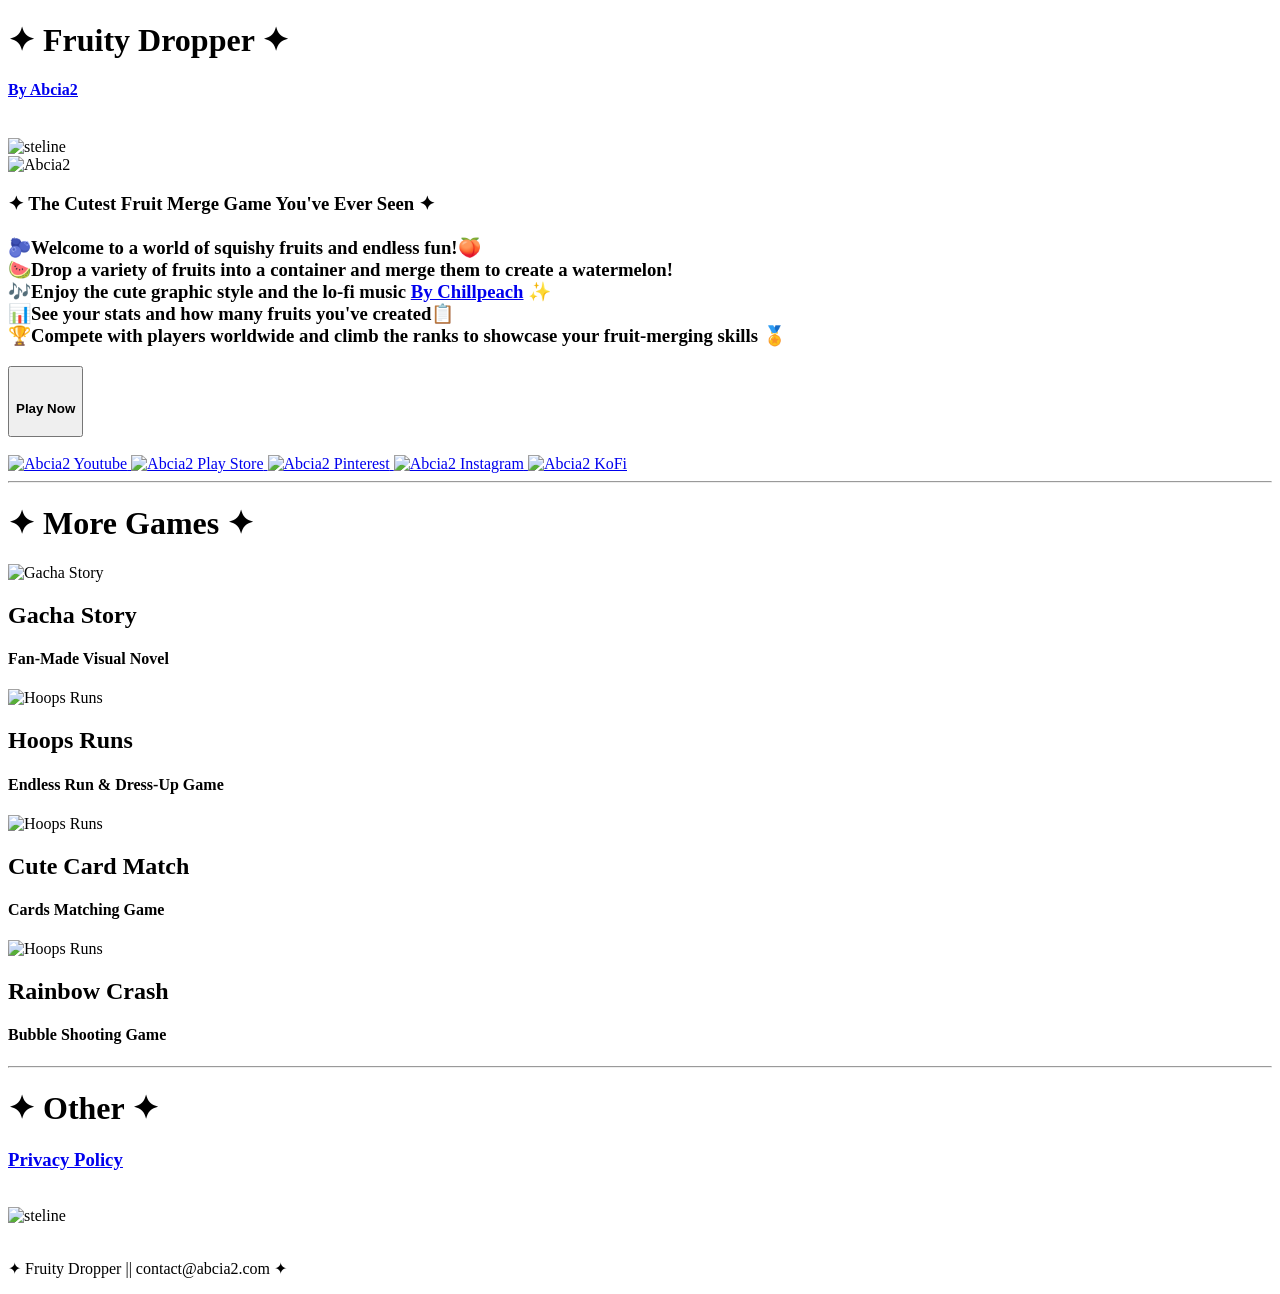
==== FruityDropper/index.html @ fac42dc2 "uhhh" ====
<!DOCTYPE html>
<html lang="en">

<head>
    <meta charset="UTF-8">
    <meta name="viewport" content="width=device-width, initial-scale=1.0">
    <style>
        @import url('https://fonts.googleapis.com/css2?family=Quicksand:wght@700&display=swap');
    </style>

    <title>Fruity Dropper</title>

    <link rel="icon" size="192x192" href="FruityDropper/Assets/Icon.png">
    <!--<link rel="shortcut icon" href="../Assets/RainbowCrashIcon.ico" type="image/x-icon">-->

    <link rel="stylesheet" href="FruityDropper/Style.css">

    <meta name="viewport" content="width=device-width, initial-scale=1">
    <meta name="description" content="Hi I'm Abcia2, I'm a small game developer and a gacha animator">
    <link rel="canonical" href="https://abcia-2.web.app/RainbowCrash/">
    <meta property="og:title" content="Cute Card Match Website">
    <meta property="og:description" content="Card matching game with cute themes">
    <meta property="og:image" content="../CasualGamesAssets/CcmBanner.png">
    <meta property="og:image:width" content="512">
    <meta property="og:image:height" content="225">
    <meta property="og:url" content="https://abcia-2.web.app/RainbowCrash/">
    <meta property="og:site_name" content="Rainbow Crash">
    <meta property="og:type" content="website">
    <meta name="keywords"
        content="Abcia2, Abcia 2, Gacha Life, Gacha Visual Novel, Life In Gacha Life, Hoops Runs, NotZoey, Cute Card Match, Cute card, Card Match, Casual Games, Gacha Card Match, Card Pair">
    <meta name="robots" content="noimageindex">
    <meta name="theme-color" content="#C58E9A" />
</head>

<body class="CasualGamesBG">
    <div class="FadeInLayer"></div>
    <div class="Header TextColorDark1">
        <h1 class="PageTitleBig">✦ Fruity Dropper ✦</h1>
        <h4 class="PageTitleSmall"><u><a href="../index.html" class="TextColorDark1 HoverEffect2">By Abcia2</u></a></h4>
    </div>

    <div class="CentredContent">
        <span class="RaibowBorder">
            <div class="Content">
                <br>
                <div class="StarLeft">
                    <img src="FruityDropper/Assets/10a.png" alt="steline" class="Stars">
                </div>
                <img src="FruityDropper/Assets/Logo.png" alt="Abcia2"
                    class="GameLogoImage HoverEffect3 ZoomInAnimation">
                <h3 class="HomaShortText TextAlignCenter TextColorDark1">✦ The Cutest Fruit Merge Game You've Ever Seen
                    ✦<br><br>🫐Welcome to a world of squishy fruits and endless fun!🍑
                    <br>
                    🍉Drop a variety of fruits into a container and merge them to create a watermelon!
                    <br>
                    🎶Enjoy the cute graphic style and the lo-fi music
                    <a href="https://www.youtube.com/@Chillpeach" target="_blank">By Chillpeach</a> ✨
                    <br>
                    📊See your stats and how many fruits you've created📋
                    <br>
                    🏆Compete with players worldwide and climb the ranks to showcase your fruit-merging skills 🏅
                </h3>
                <div class="CardButtons">
                    <button class="StoreLinkButtonBorder HoverEffect2">
                        <span class="StoreLinkButton " id="StoreLinkButtonPlayStore">
                            <img src="../Assets//PlayStoreIcon.png" alt="" class="StoreLinkButtonImg">
                            <h4 class="StoreLinkButtonText">Play Now</h4>
                        </span>
                    </button>
                    <!-- <input type="button" value="About Me" class="LightButton1 HoverEffect2" id="AboutMeButton">
                    <input type="button" value=" Contact " class="LightButton1 HoverEffect2" id="ContactButton"> -->
                </div>
                <br>
                <div class="SocialButtons">
                    <a target="_blank" href="https://youtube.com/c/abcia2">
                        <img alt="Abcia2 Youtube" src="../Assets/YouTubeIcon.png" class="HoverEffect1">
                    </a>
                    <a target="_blank" href="https://play.google.com/store/apps/dev?id=8952508138721613147">
                        <img alt="Abcia2 Play Store" src="../Assets/PlayStoreIcon.png" class="HoverEffect1">
                    </a>
                    <a target="_blank" href="https://www.pinterest.it/abcia_2/">
                        <img alt="Abcia2 Pinterest" src="../Assets/PinterestIcon.png" class="HoverEffect1">
                    </a>
                    <a target="_blank" href="https://www.instagram.com/abcia_2/">
                        <img alt="Abcia2 Instagram" src="../Assets/InstagramIcon.png" class="HoverEffect1">
                    </a>
                    <a target="_blank" href="https://ko-fi.com/abcia2">
                        <img alt="Abcia2 KoFi" src="../Assets/KoFiIcon.png" class="HoverEffect1">
                    </a>
                </div>

                <hr class="hr1">

                <h1 class="TextColorDark1">✦ More Games ✦</h1>
                <div class="CardsRowCon">
                    <div class="GameCard LigGameCard DarkBorder HoverEffect3" id="GameCardLigl">
                        <img src="../Assets/GachaStoryIcon.png" alt="Gacha Story" class="GameCardIcon">
                        <div class="GameCardText TextColorDark1">
                            <h2>Gacha Story</h2>
                            <h4>Fan-Made Visual Novel</h4>
                        </div>
                    </div>

                    <div class="GameCard HrGameCard DarkBorder HoverEffect3" id="GameCardHr">
                        <img src="../Assets/HoopsRunsIcon.png" alt="Hoops Runs" class="GameCardIcon">
                        <div class="GameCardText TextColorDark1">
                            <h2>Hoops Runs</h2>
                            <h4>Endless Run & Dress-Up Game</h4>
                        </div>
                    </div>


                    <div class="GameCard CasualGamesGameCard DarkBorder HoverEffect3" id="GameCardCcm">
                        <img src="../Assets/CuteCardMatchIcon.png" alt="Hoops Runs" class="GameCardIcon">
                        <div class="GameCardText TextColorDark1">
                            <h2>Cute Card Match</h2>
                            <h4>Cards Matching Game</h4>
                        </div>
                    </div>


                    <div class="GameCard CasualGamesGameCard DarkBorder HoverEffect3" id="GameCardRc">
                        <img src="../Assets/RainbowCrashIcon.png" alt="Hoops Runs" class="GameCardIcon">
                        <div class="GameCardText TextColorDark1">
                            <h2>Rainbow Crash</h2>
                            <h4>Bubble Shooting Game</h4>
                        </div>
                    </div>

                </div>

                <hr class="hr2">

                <h1 class="TextColorDark1">✦ Other ✦</h1>
                <div class="OtherTextLinksRow TextColorDark1">

                    <a href="FruityDropper/PrivacyPolicy.html" class="OtherTextLink" TextColorDark1>
                        <h3><u>Privacy Policy</u></h3>
                    </a>
                    <!--
                    <a href="TermsAndService.html" class="OtherTextLink" TextColorDark1>
                        <h3><u>Terms and Coditions</u></h3>
                    </a>-->

                </div>
                <br>
                <div class="StarRight">
                    <img src="FruityDropper/Assets//5a.png" alt="steline" class="Stars2">
                </div>
                <br>
            </div>
        </span>
    </div>
    <div class="Footer TextColorDark1">
        <p>✦ Fruity Dropper || contact@abcia2.com ✦</p>
    </div>

    <script src='FruityDropper/Script.js'></script>
    <script src='https://storage.ko-fi.com/cdn/scripts/overlay-widget.js'></script>
    <script>
        kofiWidgetOverlay.draw('abcia2', {
            'type': 'floating-chat',
            'floating-chat.donateButton.text': 'Support me',
            'floating-chat.donateButton.background-color': '#ffffff',
            'floating-chat.donateButton.text-color': '#323842'
        });
    </script>
</body>

</html>
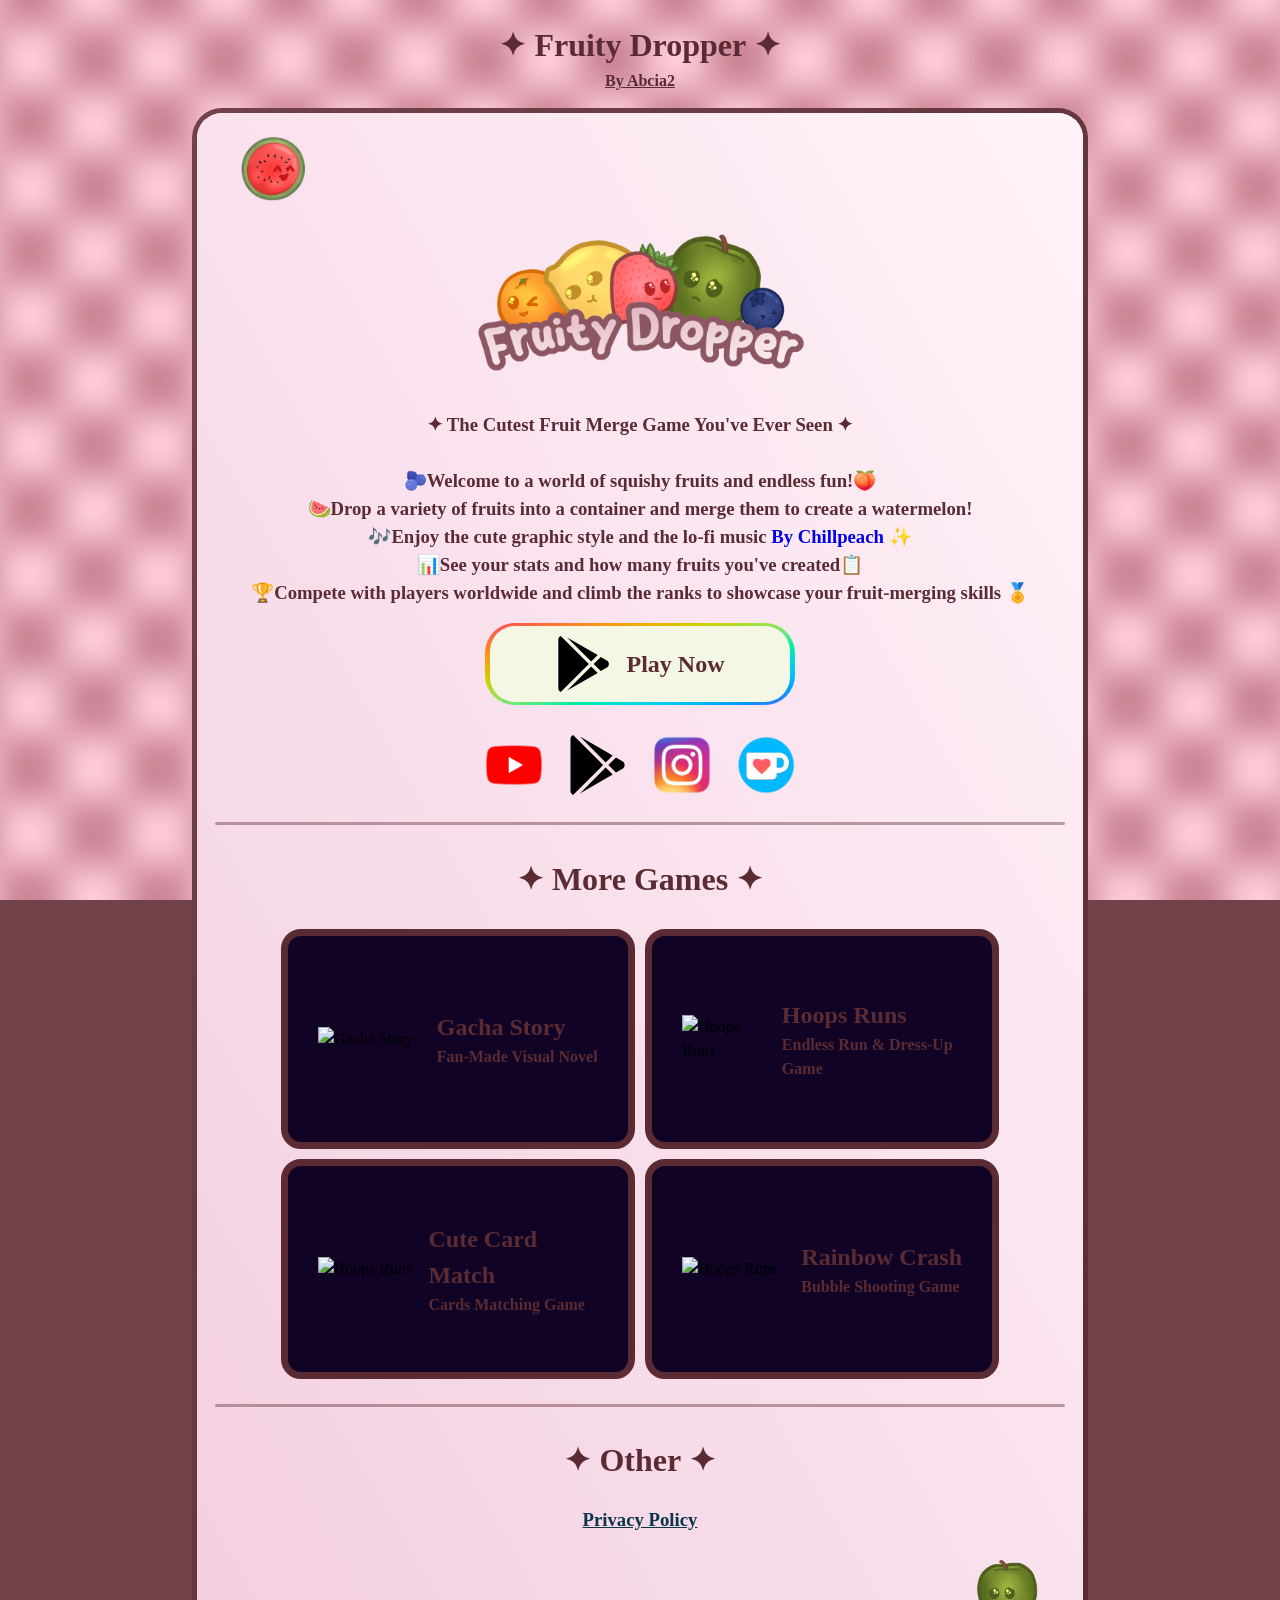
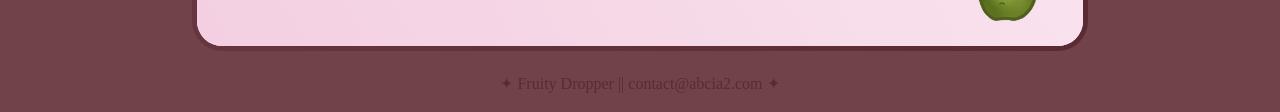
==== commit a490355c: "hhhh" ====
--- a/FruityDropper/index.html
+++ b/FruityDropper/index.html
@@ -10,20 +10,20 @@
 
     <title>Fruity Dropper</title>
 
-    <link rel="icon" size="192x192" href="FruityDropper/Assets/Icon.png">
+    <link rel="icon" size="192x192" href="./Assets/Icon.png">
     <!--<link rel="shortcut icon" href="../Assets/RainbowCrashIcon.ico" type="image/x-icon">-->
 
-    <link rel="stylesheet" href="FruityDropper/Style.css">
+    <link rel="stylesheet" href="./Style.css">
 
     <meta name="viewport" content="width=device-width, initial-scale=1">
     <meta name="description" content="Hi I'm Abcia2, I'm a small game developer and a gacha animator">
-    <link rel="canonical" href="https://abcia-2.web.app/RainbowCrash/">
+    <link rel="canonical" href="https://abcia2.com/FruityDropper/">
     <meta property="og:title" content="Cute Card Match Website">
     <meta property="og:description" content="Card matching game with cute themes">
     <meta property="og:image" content="../CasualGamesAssets/CcmBanner.png">
     <meta property="og:image:width" content="512">
     <meta property="og:image:height" content="225">
-    <meta property="og:url" content="https://abcia-2.web.app/RainbowCrash/">
+    <meta property="og:url" content="https://abcia2.com/FruityDropper/">
     <meta property="og:site_name" content="Rainbow Crash">
     <meta property="og:type" content="website">
     <meta name="keywords"
@@ -36,7 +36,7 @@
     <div class="FadeInLayer"></div>
     <div class="Header TextColorDark1">
         <h1 class="PageTitleBig">✦ Fruity Dropper ✦</h1>
-        <h4 class="PageTitleSmall"><u><a href="../index.html" class="TextColorDark1 HoverEffect2">By Abcia2</u></a></h4>
+        <h4 class="PageTitleSmall"><u><a href="/" class="TextColorDark1 HoverEffect2">By Abcia2</u></a></h4>
     </div>
 
     <div class="CentredContent">
@@ -44,9 +44,9 @@
             <div class="Content">
                 <br>
                 <div class="StarLeft">
-                    <img src="FruityDropper/Assets/10a.png" alt="steline" class="Stars">
+                    <img src="./Assets/10a.png" alt="steline" class="Stars">
                 </div>
-                <img src="FruityDropper/Assets/Logo.png" alt="Abcia2"
+                <img src="./Assets/Logo.png" alt="Abcia2"
                     class="GameLogoImage HoverEffect3 ZoomInAnimation">
                 <h3 class="HomaShortText TextAlignCenter TextColorDark1">✦ The Cutest Fruit Merge Game You've Ever Seen
                     ✦<br><br>🫐Welcome to a world of squishy fruits and endless fun!🍑
@@ -63,7 +63,7 @@
                 <div class="CardButtons">
                     <button class="StoreLinkButtonBorder HoverEffect2">
                         <span class="StoreLinkButton " id="StoreLinkButtonPlayStore">
-                            <img src="../Assets//PlayStoreIcon.png" alt="" class="StoreLinkButtonImg">
+                            <img src="/assets/Icons/playstore.svg" alt="" class="StoreLinkButtonImg">
                             <h4 class="StoreLinkButtonText">Play Now</h4>
                         </span>
                     </button>
@@ -73,19 +73,16 @@
                 <br>
                 <div class="SocialButtons">
                     <a target="_blank" href="https://youtube.com/c/abcia2">
-                        <img alt="Abcia2 Youtube" src="../Assets/YouTubeIcon.png" class="HoverEffect1">
+                        <img alt="Abcia2 Youtube" src="/assets/Icons/yt.png" class="HoverEffect1">
                     </a>
                     <a target="_blank" href="https://play.google.com/store/apps/dev?id=8952508138721613147">
-                        <img alt="Abcia2 Play Store" src="../Assets/PlayStoreIcon.png" class="HoverEffect1">
-                    </a>
-                    <a target="_blank" href="https://www.pinterest.it/abcia_2/">
-                        <img alt="Abcia2 Pinterest" src="../Assets/PinterestIcon.png" class="HoverEffect1">
+                        <img alt="Abcia2 Play Store" src="/assets/Icons/playstore.svg" class="HoverEffect1">
                     </a>
                     <a target="_blank" href="https://www.instagram.com/abcia_2/">
-                        <img alt="Abcia2 Instagram" src="../Assets/InstagramIcon.png" class="HoverEffect1">
+                        <img alt="Abcia2 Instagram" src="/assets/Icons/ig.png" class="HoverEffect1">
                     </a>
                     <a target="_blank" href="https://ko-fi.com/abcia2">
-                        <img alt="Abcia2 KoFi" src="../Assets/KoFiIcon.png" class="HoverEffect1">
+                        <img alt="Abcia2 KoFi" src="/assets/Icons/kf.png" class="HoverEffect1">
                     </a>
                 </div>
 
@@ -134,7 +131,7 @@
                 <h1 class="TextColorDark1">✦ Other ✦</h1>
                 <div class="OtherTextLinksRow TextColorDark1">
 
-                    <a href="FruityDropper/PrivacyPolicy.html" class="OtherTextLink" TextColorDark1>
+                    <a href="./PrivacyPolicy.html" class="OtherTextLink" TextColorDark1>
                         <h3><u>Privacy Policy</u></h3>
                     </a>
                     <!--
@@ -145,7 +142,7 @@
                 </div>
                 <br>
                 <div class="StarRight">
-                    <img src="FruityDropper/Assets//5a.png" alt="steline" class="Stars2">
+                    <img src="./Assets/5a.png" alt="steline" class="Stars2">
                 </div>
                 <br>
             </div>
@@ -155,7 +152,7 @@
         <p>✦ Fruity Dropper || contact@abcia2.com ✦</p>
     </div>
 
-    <script src='FruityDropper/Script.js'></script>
+    <script src='./Script.js'></script>
     <script src='https://storage.ko-fi.com/cdn/scripts/overlay-widget.js'></script>
     <script>
         kofiWidgetOverlay.draw('abcia2', {
--- a/FruityDropper/Style.css
+++ b/FruityDropper/Style.css
@@ -0,0 +1,828 @@
+/*Setup*/
+@import url('https://fonts.googleapis.com/css2?family=Quicksand:wght@700&display=swap');
+
+html {
+    box-sizing: border-box;
+}
+
+*,
+*:before,
+*:after {
+    box-sizing: inherit;
+}
+
+body {
+    margin: 0;
+}
+
+ul,
+ol {
+    padding: 0;
+}
+
+ul,
+ol {
+    list-style: none;
+}
+
+body {
+    font-size: 1rem;
+    line-height: 1.5;
+}
+
+button {
+    border: none;
+    outline: none;
+    background: none;
+}
+
+input,
+textarea,
+select,
+button {
+    font: inherit;
+}
+
+table {
+    border-collapse: collapse;
+    border-spacing: 0;
+}
+
+a {
+    text-decoration: none;
+}
+
+img {
+    max-width: 100%;
+    height: auto;
+}
+
+* {
+    transition: all 0.3s ease-in;
+}
+
+a {
+    text-decoration: none;
+}
+
+::-webkit-scrollbar {
+    width: 10px;
+}
+
+::-webkit-scrollbar-track {
+    border-radius: 10px;
+}
+
+::-webkit-scrollbar-thumb {
+    background: #d46d7c62;
+    border-radius: 10px;
+}
+
+::-webkit-scrollbar-thumb:hover {
+    background: #a3204562;
+}
+
+.FadeInLayer {
+    transition: all 0.5s ease-in;
+    position: fixed;
+    width: 100%;
+    height: 100%;
+    background-color: #5A2B33;
+    opacity: 100%;
+    z-index: 10;
+}
+
+/*Body*/
+body {
+    font-family: "Quicksand", Bold;
+    background-color: #72424a;
+}
+
+::-moz-selection {
+    /* Code for Firefox */
+    color: #1f060b;
+    background-color: #cb849586;
+}
+
+::selection {
+    color: #1f060b;
+    background-color: #cb849586;
+}
+
+.CasualGamesBG {
+    background-image: url(./Assets/Background.png);
+    background-repeat: no-repeat;
+    background-attachment: fixed;
+    background-size: cover;
+    -ms-overflow-style: none;
+}
+
+/*Animations*/
+@keyframes RollIn {
+    0% {
+        scale: 1.1;
+        transform: rotate(150deg);
+    }
+
+    100% {
+        scale: 1;
+        transform: rotate(360deg);
+    }
+}
+
+@keyframes ZoomIn {
+    0% {
+        scale: 0.8;
+    }
+
+    100% {
+        scale: 1;
+    }
+}
+
+/*Header and Footer*/
+.Header {
+    display: flex;
+    align-items: center;
+    flex-direction: column;
+    justify-content: space-around;
+    margin-bottom: 15px;
+    text-align: center;
+}
+
+.Footer {
+    display: flex;
+    align-items: center;
+    flex-direction: column;
+    justify-content: space-around;
+    margin-top: 5px;
+    text-align: center;
+}
+
+
+
+/*Content Card*/
+.CentredContent {
+    display: flex;
+    flex-direction: column;
+    align-items: center;
+}
+
+.CardButtons {
+    display: flex;
+    width: 60%;
+    flex-wrap: nowrap;
+    flex-direction: row;
+    justify-content: space-evenly;
+    align-items: center;
+}
+
+.RollInAnimation {
+    animation: RollIn 1s ease-out 1;
+    transform-origin: center center;
+}
+
+.ZoomInAnimation {
+    animation: ZoomIn 1s ease-out 1;
+    transform-origin: center center;
+}
+
+.GameLogoImage {
+    width: 40%;
+    height: auto;
+}
+
+.SocialButtons a img {
+    height: 40px;
+    padding-left: 10px;
+    padding-right: 10px;
+}
+
+
+@media (orientation : landscape) {
+    .SocialButtons a img {
+        height: 60px;
+        padding-left: 10px;
+        padding-right: 10px;
+    }
+}
+
+.RaibowBorder {
+    position: relative;
+    background-color: white;
+    background-clip: padding-box;
+    border: 5px solid transparent;
+    border-radius: 30px;
+    width: 70%;
+}
+
+.RaibowBorder::before {
+    content: "";
+    position: absolute;
+    top: -5px;
+    right: -5px;
+    bottom: -5px;
+    left: -5px;
+    z-index: -1;
+    background-image: linear-gradient(to right bottom, #72424a, #6c3c44, #66363e, #603139, #5a2b33);
+    border-radius: 30px;
+}
+
+
+.Content {
+    display: flex;
+    flex-direction: column;
+    align-items: center;
+    justify-content: space-around;
+    background-image: linear-gradient(to left bottom, #fff3f9, #fceaf3, #f9e1ed, #f6d8e7, #f3cfe1);
+    border-radius: 25px;
+    height: 100%;
+}
+
+
+.HomaShortText {
+    width: 100%;
+    margin: 10px 0;
+}
+
+.HomeMediumText {
+    width: 90%;
+    margin: 10px 0;
+}
+
+.AboutMeButton {
+    width: 25%;
+}
+
+.CardsRowCon {
+    display: flex;
+    flex-wrap: wrap;
+    justify-content: center;
+    align-items: center;
+    align-content: space-evenly;
+}
+
+@media (orientation : portrait) {
+    .RaibowBorder {
+        position: relative;
+        background-color: white;
+        background-clip: padding-box;
+        border: 5px solid transparent;
+        border-radius: 30px;
+        width: 95%;
+    }
+    
+    .RaibowBorder::before {
+        content: "";
+        position: absolute;
+        top: -5px;
+        right: -5px;
+        bottom: -5px;
+        left: -5px;
+        z-index: -1;
+        background-image: linear-gradient(to right bottom, #72424a, #6c3c44, #66363e, #603139, #5a2b33);
+        border-radius: 30px;
+    }
+    
+    
+    .Content {
+        display: flex;
+        flex-direction: column;
+        align-items: center;
+        justify-content: space-around;
+        background-image: linear-gradient(to left bottom, #fff3f9, #fceaf3, #f9e1ed, #f6d8e7, #f3cfe1);
+        border-radius: 25px;
+        height: 100%;
+    }
+
+    .CardButtons {
+        display: flex;
+        width: 90%;
+        flex-wrap: wrap;
+        flex-direction: row;
+        justify-content: space-evenly;
+        align-items: center;
+    }
+
+    .CardsRowCon {
+        display: flex;
+        flex-direction: column;
+        flex-wrap: wrap;
+        justify-content: center;
+        align-items: center;
+        align-content: space-evenly;
+    }
+
+    .GameLogoImage {
+        width: 80%;
+        height: auto;
+    }
+
+    .HomaShortText {
+        width: 90%;
+        margin: 10px 0;
+    }
+}
+
+/*Cards Style*/
+.GameCard {
+    width: 40%;
+    height: 220px;
+    margin: 5px;
+    border-radius: 20px;
+    display: flex;
+    flex-direction: row;
+    align-items: center;
+    justify-content: space-around;
+    padding: 30px;
+}
+
+.WideCard {
+    width: 45%;
+    height: 200px;
+    margin: 5px;
+    border-radius: 20px;
+    display: flex;
+    flex-direction: row;
+    align-items: center;
+    justify-content: space-around;
+    padding: 30px;
+}
+
+.GameCard h1,
+h2,
+h3,
+h4,
+h5 {
+    margin: 0;
+}
+
+.WideCard h1,
+h2,
+h3,
+h4,
+h5 {
+    margin: 0;
+}
+
+.GameCardText {
+    display: flex;
+    flex-direction: column;
+    align-items: flex-start;
+    justify-content: center;
+    height: 70%;
+    margin-left: 6px;
+}
+
+.GameCardIcon {
+    width: 40%;
+}
+
+.LigGameCard {
+    background-image: url(../Assets/GachaStroyCardBG.png);
+    background-color: #100326;
+    background-repeat: no-repeat;
+    background-attachment: fixed;
+    background-size: cover;
+    -ms-overflow-style: none;
+    /*border: solid #6eb313 7px;*/
+}
+
+.HrGameCard {
+    background-image: url(../Assets/HoopsRunsCardBG.png);
+    background-color: #100326;
+    background-repeat: no-repeat;
+    background-attachment: fixed;
+    background-size: cover;
+    -ms-overflow-style: none;
+    /*border: solid #6eb313 7px;*/
+}
+
+.CasualGamesGameCard {
+    background-image: url(../Assets/CasualGamesCardBG.png);
+    background-color: #100326;
+    background-repeat: no-repeat;
+    background-attachment: fixed;
+    background-size: cover;
+    -ms-overflow-style: none;
+    /*border: solid #6eb313 7px;*/
+}
+
+.GameCard h1,
+h2,
+h3,
+h4 {
+    margin: 0;
+}
+
+@media (orientation : portrait) {
+    .GameCard {
+        width: 90%;
+        margin: 5px;
+        border-radius: 20px;
+        display: flex;
+        flex-direction: row;
+        align-items: center;
+        justify-content: space-around;
+        padding: 20px;
+    }
+
+    .WideCard {
+        width: 95%;
+        margin: 5px;
+        border-radius: 20px;
+        display: flex;
+        flex-direction: row;
+        align-items: center;
+        justify-content: space-around;
+        padding: 15px;
+    }
+}
+
+
+/*Contact Page*/
+.ContactGtid {
+    display: grid;
+    grid-template-columns: 1fr 1fr;
+    width: 90%;
+}
+
+.ContactCard {
+    width: 90%;
+    height: 200px;
+    margin: 5px;
+    border-radius: 20px;
+    display: flex;
+    flex-direction: column;
+    justify-content: center;
+    align-items: center;
+    padding: 10px;
+    background-color: #100326;
+    background-image: url(../Assets/GalaxyCardBG.png);
+    background-repeat: no-repeat;
+    background-attachment: fixed;
+    background-size: cover;
+    -ms-overflow-style: none;
+}
+
+.ContactCard h1,
+h2,
+h3,
+h4,
+h5 {
+    margin: 0;
+}
+
+.ContactCardImage {
+    height: 30%;
+}
+
+@media (orientation : portrait) {
+    .ContactGtid {
+        display: flex;
+        width: 90%;
+        flex-direction: column;
+        align-items: center;
+    }
+}
+
+
+/*404 Page*/
+.Page404 {
+    position: fixed;
+    display: flex;
+    width: 100%;
+    height: 100%;
+    justify-content: center;
+    align-items: center;
+}
+
+/*Hover Effects*/
+.HoverEffect1 {
+    scale: 1;
+}
+
+.HoverEffect1:hover {
+    scale: 1.1;
+}
+
+.HoverEffect1:active {
+    scale: 0.9;
+}
+
+.HoverEffect2 {
+    opacity: 100%;
+    scale: 1;
+    filter: brightness(1);
+}
+
+.HoverEffect2:hover {
+    opacity: 80%;
+    scale: 0.99;
+
+}
+
+.HoverEffect2:active {
+    scale: 0.8;
+    opacity: 100%;
+    filter: brightness(1.5);
+}
+
+.HoverEffect3 {
+    opacity: 100%;
+    scale: 1;
+    filter: saturate(1);
+    filter: brightness(1);
+}
+
+.HoverEffect3:hover {
+    filter: saturate(1.25);
+    scale: 1.02;
+
+}
+
+.HoverEffect3:active {
+    scale: 0.99;
+    opacity: 80%;
+    filter: brightness(1.05);
+    filter: saturate(1.27);
+}
+
+
+/*Text Sizes*/
+.PageTitleBig {
+    font-size: xx-large;
+    margin-bottom: 0;
+}
+
+.PageTitleSmall {
+    font-size: medium;
+}
+
+
+/*Stars*/
+.Stars {
+    width: 8%;
+    height: auto;
+    animation-name: SatrsPulse;
+    animation-duration: 3s;
+    animation-iteration-count: infinite;
+}
+
+.Stars2 {
+    width: 8%;
+    height: auto;
+    animation-name: SatrsPulse2;
+    animation-duration: 3s;
+    animation-iteration-count: infinite;
+}
+
+@keyframes SatrsPulse {
+    0% {
+        scale: 1
+    }
+
+    50% {
+        scale: 1.2
+    }
+
+    100% {
+        scale: 1
+    }
+}
+
+@keyframes SatrsPulse2 {
+    0% {
+        scale: 1.2
+    }
+
+    50% {
+        scale: 1
+    }
+
+    100% {
+        scale: 1.2
+    }
+}
+
+.StarLeft {
+    width: 90%;
+    display: flex;
+    flex-direction: row;
+    justify-content: flex-start;
+}
+
+.StarRight {
+    width: 90%;
+    display: flex;
+    flex-direction: row;
+    justify-content: flex-end;
+}
+
+@media (orientation : portrait) {
+
+    .StarLeft,
+    .StarRight {
+        display: none;
+    }
+}
+
+
+/*Text Colors*/
+.OtherTextLinksRow{
+    width: 90%;
+    display: flex;
+    justify-content: center;
+    align-items: center;
+    flex-direction: row;
+}
+
+.OtherTextLink{
+    text-decoration: none;
+    color: #0b3649;
+    margin: 0 10px;
+}
+
+@media (orientation : portrait) {
+    .OtherTextLinksRow{
+        width: 90%;
+        display: flex;
+        justify-content: center;
+        align-items: center;
+        flex-direction: column;
+    }
+    
+    .OtherTextLink{
+        text-decoration: none;
+        color: #0b3649;
+        margin: 5px 0;
+    }
+}
+
+.LongTextCon{
+    width: 90%;
+    text-align: justify;
+}
+
+.LongTextCon a{
+    color: #1a4e58;
+    text-decoration: underline;
+}
+
+.TextColorLight1 {
+    color: #0a2531;
+}
+
+.TextColorDark1 {
+    color: #5A2B33;
+}
+
+
+
+/*Border Colors*/
+.LightBorder {
+    border: solid #e5e4f7 7px;
+}
+
+.DarkBorder {
+    border: solid #5A2B33 7px;
+}
+
+/*Buttons*/
+.LightButton1 {
+    font-family: "Quicksand", Bold;
+    background-color: #e9e4f7;
+    border: solid #5A2B33 5px;
+    padding: 10px 50px;
+    border-radius: 30px;
+    font-size: x-large;
+    color: #5A2B33;
+    margin: 5px;
+}
+
+.StoreLinkButtonBorder {
+    position: relative;
+    background-color: rgba(255, 255, 255, 0);
+    background-clip: padding-box;
+    border: 3px solid transparent;
+    border-radius: 30px;
+}
+
+.StoreLinkButtonBorder::before {
+    content: "";
+    position: absolute;
+    top: 3px;
+    right: 6px;
+    bottom: 3px;
+    left: 6px;
+    z-index: -1;
+    background-image: linear-gradient(to right bottom, #f9475e, #ff6940, #fc8e1d, #ebb200, #cdd300, #9ee047, #6ae978, #00eea8, #00d9dd, #00beff, #0099ff, #5f61fb);
+    border-radius: 30px;
+}
+
+.StoreLinkButton{
+    display: flex;
+    flex-direction: row;
+    justify-content: center;
+    align-items: center;
+    font-family: "Quicksand", Bold;
+    background-color: #f3f7e4;
+    padding: 10px 10px;
+    width: 300px;
+    border-radius: 25px;
+    font-size: x-large;
+    color: #5A2B33;
+    margin: 5px;
+}
+
+.StoreLinkButtonImg{
+    width: 20%;
+}
+
+.StoreLinkButtonText{
+    margin-left: 15px;
+}
+
+@media (orientation : portrait) {
+    .StoreLinkButtonBorder {
+        position: relative;
+        background-color: rgba(255, 255, 255, 0);
+        background-clip: padding-box;
+        border: 3px solid transparent;
+        border-radius: 30px;
+    }
+    
+    .StoreLinkButtonBorder::before {
+        content: "";
+        position: absolute;
+        top: 3px;
+        right: 6px;
+        bottom: 3px;
+        left: 6px;
+        z-index: -1;
+        background-image: linear-gradient(to right bottom, #f9475e, #ff6940, #fc8e1d, #ebb200, #cdd300, #9ee047, #6ae978, #00eea8, #00d9dd, #00beff, #0099ff, #5f61fb);
+        border-radius: 30px;
+    }
+    
+    .StoreLinkButton{
+        display: flex;
+        flex-direction: row;
+        justify-content: center;
+        align-items: center;
+        font-family: "Quicksand", Bold;
+        background-color: #f3f7e4;
+        padding: 10px 10px;
+        width: 200px;
+        border-radius: 25px;
+        font-size: x-large;
+        color: #5A2B33;
+        margin: 5px;
+    }
+}
+
+
+
+/*Other*/
+.TextAlignCenter {
+    text-align: center;
+}
+
+.ModImageBig {
+    width: 90%;
+    border-radius: 30px;
+}
+
+.hr1 {
+    border: 0;
+    clear: both;
+    display: block;
+    width: 96%;
+    background-color: #72424a7b;
+    height: 3px;
+    border-radius: 10px;
+    margin-top: 20px;
+}
+
+.hr2 {
+    border: 0;
+    clear: both;
+    display: block;
+    width: 96%;
+    background-color: #72424a7b;
+    height: 3px;
+    border-radius: 10px;
+    margin-top: 20px;
+}
+
+
+
+.Hidden {
+    display: none;
+}
+
+iframe {
+    width: 30%;
+    height: auto;
+    margin: 5px;
+    border-radius: 20px;
+}
